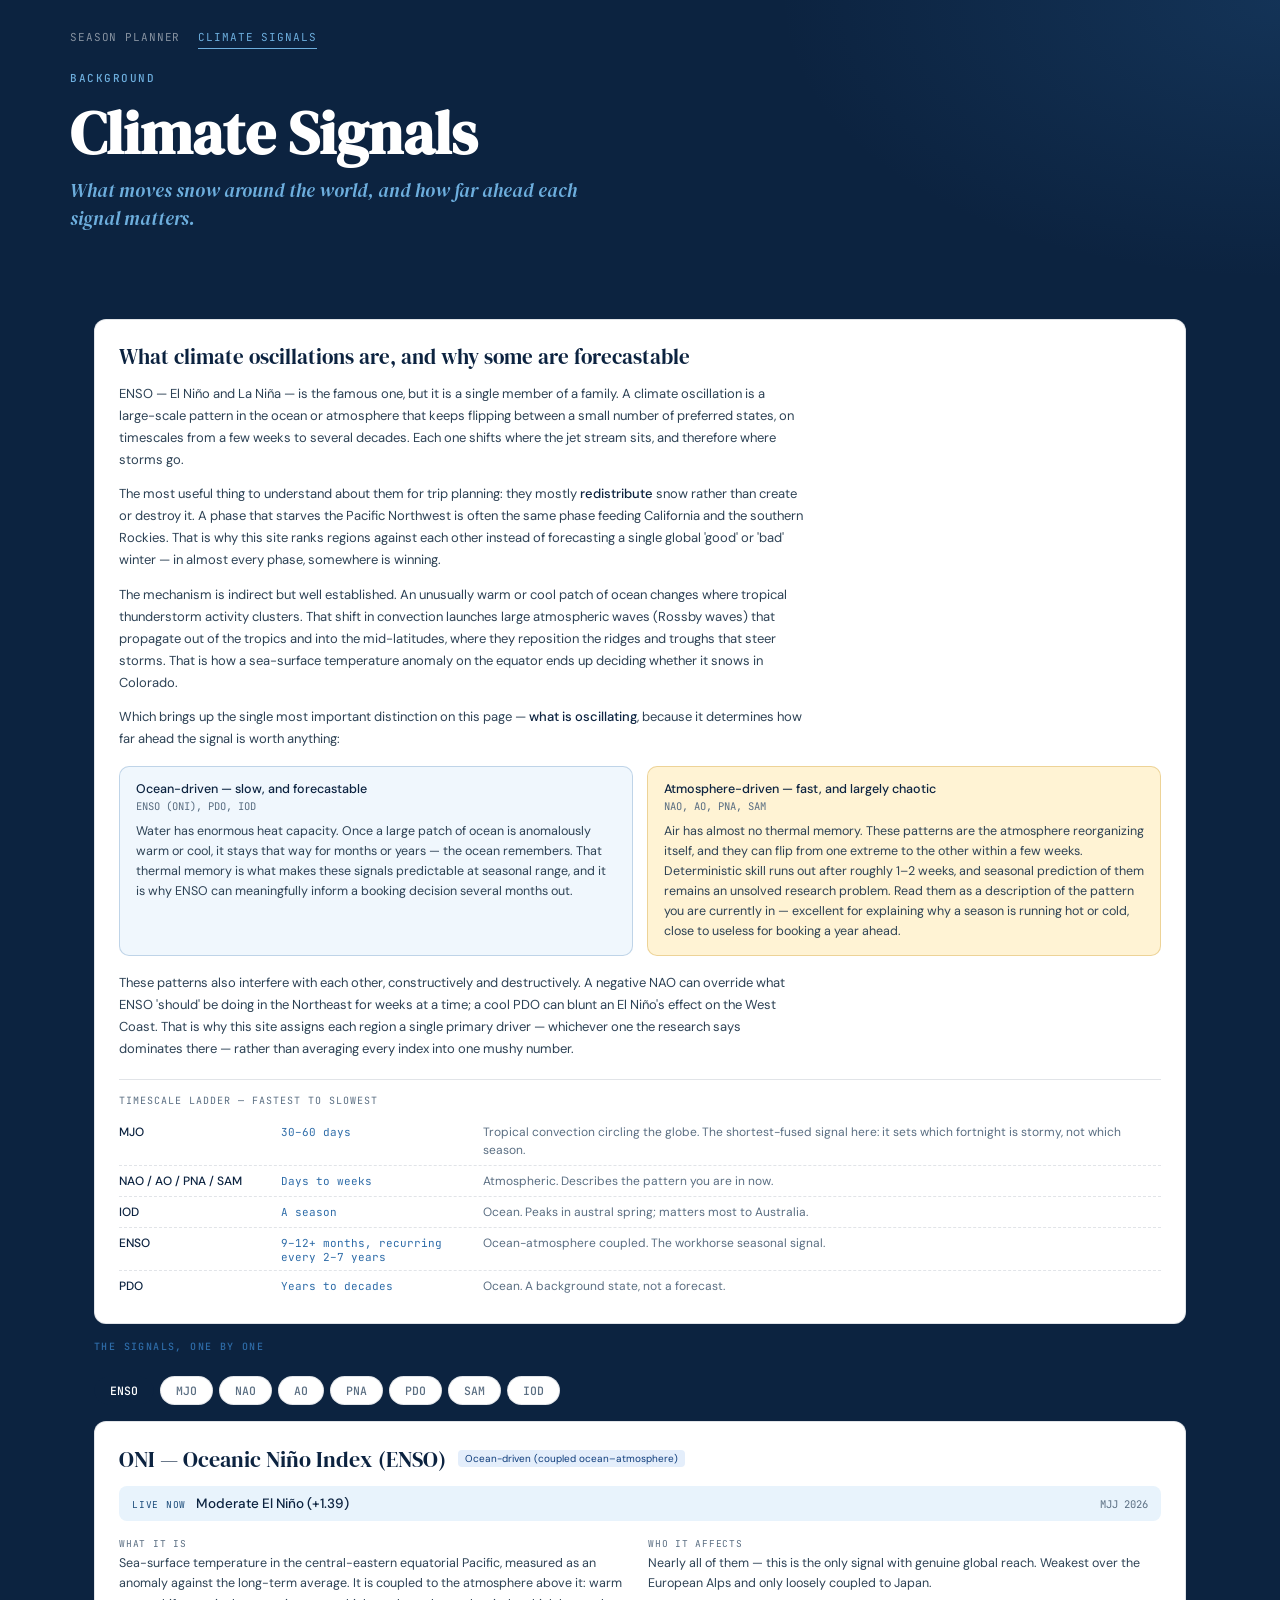
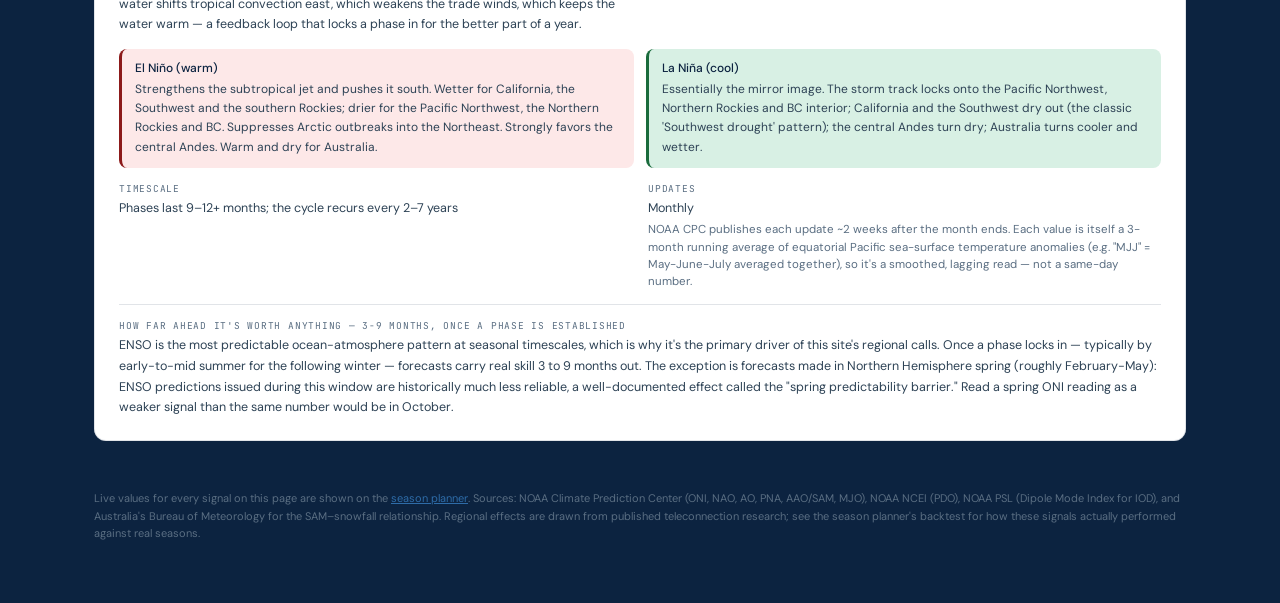
==== oscillations.html @ 487aca17 "Add six global regions and a dedicated climate signals page Regions. The site covered ten regions an" ====
<!DOCTYPE html>
<html lang="en">
<head>
<meta charset="UTF-8">
<meta name="viewport" content="width=device-width, initial-scale=1.0">
<title>Climate Oscillations — The Snow Signal</title>
<meta name="description" content="What climate oscillations are, how they move snow around the world, and what each one means for skiing.">
<link rel="preconnect" href="https://fonts.googleapis.com">
<link href="https://fonts.googleapis.com/css2?family=DM+Serif+Display:ital@0;1&family=DM+Sans:opsz,wght@9..40,300;9..40,400;9..40,500&family=JetBrains+Mono:wght@400;500&display=swap" rel="stylesheet">
<link rel="stylesheet" href="css/style.css">
</head>
<body>

<div class="hero hero-compact">
  <div class="hero-inner">
    <nav class="site-nav">
      <a href="index.html">Season planner</a>
      <a href="oscillations.html" class="active">Climate signals</a>
    </nav>
    <p class="hero-kicker">Background</p>
    <h1 class="hero-title">Climate Signals</h1>
    <p class="hero-tagline">What moves snow around the world, and how far ahead each signal matters.</p>
  </div>
</div>

<div class="page-wrap">
  <div class="content">

    <div id="primer-mount"></div>

    <p class="section-head">The signals, one by one</p>
    <div class="tabs" id="osc-tabs" role="tablist"></div>
    <div id="osc-panel"></div>

    <div class="doc-footer">
      Live values for every signal on this page are shown on the
      <a href="index.html">season planner</a>. Sources: NOAA Climate Prediction Center (ONI, NAO, AO, PNA, AAO/SAM, MJO),
      NOAA NCEI (PDO), NOAA PSL (Dipole Mode Index for IOD), and Australia's Bureau of Meteorology for the SAM–snowfall
      relationship. Regional effects are drawn from published teleconnection research; see the season planner's backtest
      for how these signals actually performed against real seasons.
    </div>

  </div>
</div>

<script type="module" src="js/oscillations.js"></script>
</body>
</html>
---- css/style.css ----
*, *::before, *::after { box-sizing: border-box; margin: 0; padding: 0; }

:root {
  --navy: #0C2340;
  --blue: #1A4B7A;
  --blue-mid: #2E6CA8;
  --ice: #E8F3FC;
  --snow: #F7FAFD;
  --gold: #C4880A;
  --gold-light: #FFF3D4;
  --green: #1A6B3C;
  --green-light: #D8F0E4;
  --red: #8C1A1A;
  --red-light: #FDE8E8;
  --amber: #7A4800;
  --amber-light: #FFF0CC;
  --text: #0F1F30;
  --muted: #5A6E82;
  --border: rgba(12, 35, 64, 0.12);
}

body {
  font-family: 'DM Sans', sans-serif;
  background: var(--navy);
  color: var(--text);
  min-height: 100vh;
}

.page-wrap { max-width: 1140px; margin: 0 auto; padding: 0 24px 60px; }

/* HERO */
.hero { background: var(--navy); padding: 56px 24px 44px; position: relative; overflow: hidden; }
.hero::before {
  content: ''; position: absolute; top: 0; right: 0; width: 520px; height: 100%;
  background: radial-gradient(ellipse at top right, rgba(46,108,168,0.22) 0%, transparent 68%);
  pointer-events: none;
}
.hero-inner { max-width: 1140px; margin: 0 auto; position: relative; }
.hero-kicker {
  font-family: 'JetBrains Mono', monospace; font-size: 11px; font-weight: 500;
  letter-spacing: 0.14em; text-transform: uppercase; color: #6DAEDD; margin-bottom: 16px;
}
.hero-kicker.scenario-active { color: #FCD34D; }
.hero-title {
  font-family: 'DM Serif Display', serif; font-size: clamp(36px, 5vw, 60px);
  line-height: 1.08; color: #fff; margin-bottom: 10px; max-width: 680px;
}
.hero-title em { font-style: italic; color: #6DAEDD; }
.hero-tagline { font-family: 'DM Serif Display', serif; font-style: italic; font-size: 19px; color: #6DAEDD; max-width: 560px; line-height: 1.5; margin-bottom: 22px; }
.hero-live { font-size: 15px; color: rgba(255,255,255,0.68); font-weight: 300; max-width: 580px; line-height: 1.6; margin-bottom: 28px; display: flex; align-items: baseline; gap: 8px; }
.hero-live .live-dot { flex-shrink: 0; position: relative; top: -1px; }
.hero-meta { display: flex; gap: 24px; flex-wrap: wrap; }
.meta-chip { display: flex; align-items: center; gap: 8px; font-size: 13px; color: rgba(255,255,255,0.65); }
.meta-chip .dot { width: 8px; height: 8px; border-radius: 50%; flex-shrink: 0; }
.dot-green { background: #4ADE80; } .dot-amber { background: #FCD34D; } .dot-red { background: #F87171; } .dot-blue { background: #6DAEDD; }
.meta-val { font-weight: 500; color: #fff; }

/* LIVE ONI BANNER */
.oni-banner { background: var(--blue); padding: 14px 24px; }
.oni-banner-inner {
  max-width: 1140px; margin: 0 auto; display: flex; gap: 18px; align-items: center; flex-wrap: wrap;
}
.oni-label {
  font-family: 'JetBrains Mono', monospace; font-size: 10px; letter-spacing: 0.1em;
  color: rgba(255,255,255,0.45); text-transform: uppercase; flex-shrink: 0;
}
.oni-value { font-size: 13px; font-weight: 500; color: #fff; }
.oni-value .num { font-family: 'JetBrains Mono', monospace; color: #FCD34D; }
.oni-updated { font-size: 11px; color: rgba(255,255,255,0.4); margin-left: auto; }

/* SIGNAL BAR */
.signal-bar { background: var(--blue); padding: 14px 24px; border-top: 1px solid rgba(255,255,255,0.08); }
.signal-bar-inner { max-width: 1140px; margin: 0 auto; display: flex; gap: 10px; align-items: center; flex-wrap: wrap; }
.signal-label {
  font-family: 'JetBrains Mono', monospace; font-size: 10px; letter-spacing: 0.1em;
  color: rgba(255,255,255,0.45); text-transform: uppercase; flex-shrink: 0; margin-right: 4px;
}
.signal-pill { font-size: 11.5px; font-weight: 500; padding: 3px 11px; border-radius: 20px; white-space: nowrap; }
.sp-blue { background: rgba(109,174,221,0.18); color: #6DAEDD; border: 1px solid rgba(109,174,221,0.28); }
.sp-amber { background: rgba(196,136,10,0.22); color: #FCD34D; border: 1px solid rgba(196,136,10,0.28); }
.sp-red { background: rgba(248,113,113,0.14); color: #F87171; border: 1px solid rgba(248,113,113,0.18); }

/* MAIN */
.content { padding-top: 30px; }
.section-head {
  font-family: 'JetBrains Mono', monospace; font-size: 10px; font-weight: 500; letter-spacing: 0.14em;
  text-transform: uppercase; color: var(--blue-mid); margin-bottom: 14px; padding-bottom: 8px;
  border-bottom: 1px solid var(--border);
}

/* CONTEXT STRIP */
.context-strip {
  background: var(--snow); border: 1px solid var(--border); border-radius: 10px; padding: 20px 24px;
  margin-bottom: 30px; display: grid; grid-template-columns: repeat(auto-fit, minmax(200px, 1fr)); gap: 20px;
}
.ctx-label { font-size: 11px; font-weight: 500; color: var(--muted); text-transform: uppercase; letter-spacing: 0.08em; margin-bottom: 4px; }
.ctx-val { font-size: 13.5px; color: var(--text); line-height: 1.5; }
.ctx-val strong { font-weight: 500; color: var(--navy); }

/* OTHER SIGNALS */
.other-signals-line {
  font-family: 'JetBrains Mono', monospace; font-size: 11px; color: var(--muted);
  margin-bottom: 18px; padding-bottom: 14px; border-bottom: 1px solid var(--border);
  display: flex; align-items: center; gap: 7px; flex-wrap: wrap;
}
.other-signals-line strong { color: var(--navy); font-weight: 500; }
.other-signals-line .sig-sep { margin: 0 8px; opacity: 0.5; }

.live-signal-note {
  display: flex; gap: 6px; align-items: flex-start; font-size: 11px; color: var(--blue-mid);
  background: var(--ice); border-radius: 6px; padding: 6px 10px; margin-bottom: 10px; line-height: 1.5;
}

/* SIGNAL INFO */
.signal-info-box { margin-bottom: 20px; }
.signal-info-summary {
  cursor: pointer; font-family: 'JetBrains Mono', monospace; font-size: 11px; color: var(--blue-mid);
  list-style: none; padding: 2px 0;
}
.signal-info-summary::-webkit-details-marker { display: none; }
.signal-info-body { margin-top: 14px; overflow-x: auto; }
.sig-table { width: 100%; border-collapse: collapse; font-size: 12px; background: #fff; border: 1px solid var(--border); border-radius: 10px; overflow: hidden; }
.sig-table th { text-align: left; font-size: 10px; text-transform: uppercase; letter-spacing: 0.06em; color: var(--muted); padding: 9px 12px; border-bottom: 1px solid var(--border); background: var(--snow); white-space: nowrap; }
.sig-table td { padding: 10px 12px; border-bottom: 1px solid var(--border); vertical-align: top; line-height: 1.6; }
.sig-table tr:last-child td { border-bottom: none; }
.sig-name { font-weight: 500; color: var(--navy); white-space: nowrap; }
.sig-horizon-tag { font-family: 'JetBrains Mono', monospace; font-size: 10.5px; color: var(--blue-mid); white-space: nowrap; }

/* SITE NAV */
.site-nav { display: flex; gap: 18px; margin-bottom: 22px; }
.site-nav a {
  font-family: 'JetBrains Mono', monospace; font-size: 11px; letter-spacing: 0.08em;
  text-transform: uppercase; color: rgba(255,255,255,0.5); text-decoration: none;
  padding-bottom: 4px; border-bottom: 1px solid transparent;
}
.site-nav a:hover { color: rgba(255,255,255,0.85); }
.site-nav a.active { color: #6DAEDD; border-bottom-color: #6DAEDD; }
.hero-compact { padding: 30px 24px 34px; }

/* OSCILLATION TABS */
.tabs { display: flex; gap: 6px; flex-wrap: wrap; margin-bottom: 16px; }
.tabs button {
  font-family: 'JetBrains Mono', monospace; font-size: 11.5px; font-weight: 500;
  color: var(--muted); background: #fff; border: 1px solid var(--border);
  border-radius: 20px; padding: 6px 15px; cursor: pointer;
  transition: background 0.15s, color 0.15s, border-color 0.15s;
}
.tabs button:hover { border-color: var(--blue-mid); color: var(--navy); }
.tabs button.active { background: var(--navy); color: #fff; border-color: var(--navy); }

.osc-panel {
  background: #fff; border: 1px solid var(--border); border-radius: 12px;
  padding: 22px 24px; margin-bottom: 30px;
}
.osc-head { display: flex; align-items: center; gap: 12px; flex-wrap: wrap; margin-bottom: 12px; }
.osc-name { font-family: 'DM Serif Display', serif; font-size: 22px; color: var(--navy); font-weight: 400; }
.osc-live {
  display: flex; align-items: baseline; gap: 10px; flex-wrap: wrap;
  background: var(--ice); border-radius: 8px; padding: 9px 13px; margin-bottom: 16px;
}
.osc-live-label {
  font-family: 'JetBrains Mono', monospace; font-size: 9.5px; letter-spacing: 0.08em;
  text-transform: uppercase; color: var(--blue);
}
.osc-live-val { font-size: 13.5px; font-weight: 500; color: var(--navy); }
.osc-live-when { font-family: 'JetBrains Mono', monospace; font-size: 10.5px; color: var(--muted); margin-left: auto; }
.osc-grid { display: grid; grid-template-columns: repeat(auto-fit, minmax(280px, 1fr)); gap: 16px; margin-bottom: 14px; }
.osc-block p { font-size: 12.5px; line-height: 1.65; color: #2D4255; }
.osc-sub { display: block; font-size: 11.5px; color: var(--muted); margin-top: 3px; line-height: 1.5; }
.osc-horizon { border-top: 1px solid var(--border); padding-top: 14px; margin-top: 4px; }

/* PRIMER — the "what are these things" background */
.primer { background: #fff; border: 1px solid var(--border); border-radius: 12px; padding: 22px 24px; margin-bottom: 16px; }
.primer-title { font-family: 'DM Serif Display', serif; font-size: 21px; color: var(--navy); margin-bottom: 12px; font-weight: 400; }
.primer-p { font-size: 13px; color: #2D4255; line-height: 1.7; margin-bottom: 12px; max-width: 76ch; }
.primer-p strong { color: var(--navy); font-weight: 500; }
.primer-families { display: grid; grid-template-columns: repeat(auto-fit, minmax(280px, 1fr)); gap: 14px; margin: 16px 0; }
.primer-family { border-radius: 10px; padding: 14px 16px; border: 1px solid var(--border); }
.fam-ocean-box { background: #F0F7FD; border-color: rgba(46,108,168,0.25); }
.fam-atmos-box { background: var(--gold-light); border-color: rgba(196,136,10,0.3); }
.primer-family-label { font-size: 12.5px; font-weight: 500; color: var(--navy); margin-bottom: 2px; }
.primer-family-members { font-family: 'JetBrains Mono', monospace; font-size: 10.5px; color: var(--muted); margin-bottom: 8px; }
.primer-family-text { font-size: 12.5px; line-height: 1.6; color: #2D4255; }

.ladder { margin-top: 18px; border-top: 1px solid var(--border); padding-top: 14px; }
.ladder-title { font-family: 'JetBrains Mono', monospace; font-size: 10px; letter-spacing: 0.1em; text-transform: uppercase; color: var(--muted); margin-bottom: 10px; }
.ladder-row { display: grid; grid-template-columns: 150px 190px 1fr; gap: 12px; padding: 6px 0; border-bottom: 1px dashed var(--border); font-size: 12px; align-items: baseline; }
.ladder-row:last-child { border-bottom: none; }
.ladder-sig { font-weight: 500; color: var(--navy); }
.ladder-span { font-family: 'JetBrains Mono', monospace; font-size: 11px; color: var(--blue-mid); }
.ladder-note { color: var(--muted); line-height: 1.5; }

/* PER-SIGNAL CARDS */
.sig-cards { display: flex; flex-direction: column; gap: 8px; }
.sig-card { background: #fff; border: 1px solid var(--border); border-radius: 10px; overflow: hidden; }
.sig-card-flash { animation: sigflash 1.2s ease-out; }
@keyframes sigflash { 0%, 40% { border-color: var(--gold); box-shadow: 0 0 0 3px rgba(196,136,10,0.15); } 100% { border-color: var(--border); box-shadow: none; } }
.sig-card-head {
  cursor: pointer; list-style: none; padding: 11px 15px; display: flex; align-items: center;
  gap: 12px; flex-wrap: wrap;
}
.sig-card-head::-webkit-details-marker { display: none; }
.sig-card-name { font-size: 13.5px; font-weight: 500; color: var(--navy); }
.sig-family { font-size: 10px; border-radius: 4px; padding: 2px 7px; white-space: nowrap; }
.fam-ocean { background: #E4EEFB; color: #0D3B7A; }
.fam-atmos { background: var(--gold-light); color: var(--amber); }
.sig-live { font-family: 'JetBrains Mono', monospace; font-size: 10.5px; color: var(--muted); }
.sig-card-horizon { font-family: 'JetBrains Mono', monospace; font-size: 10.5px; color: var(--blue-mid); margin-left: auto; text-align: right; }
.sig-card-body { padding: 4px 15px 16px; border-top: 1px solid var(--border); }
.sig-what { font-size: 12.5px; line-height: 1.65; color: #2D4255; margin: 12px 0; }
.sig-field-label {
  display: block; font-family: 'JetBrains Mono', monospace; font-size: 9.5px; letter-spacing: 0.08em;
  text-transform: uppercase; color: var(--muted); margin-bottom: 3px;
}
.sig-phases { display: grid; grid-template-columns: repeat(auto-fit, minmax(250px, 1fr)); gap: 12px; margin: 14px 0; }
.sig-phase { border-radius: 8px; padding: 11px 13px; border-left: 3px solid; }
.sig-phase-pos { background: var(--red-light); border-color: var(--red); }
.sig-phase-neg { background: var(--green-light); border-color: var(--green); }
.sig-phase-label { font-size: 12px; font-weight: 500; margin-bottom: 4px; color: var(--navy); }
.sig-phase-text { font-size: 12px; line-height: 1.6; color: #2D4255; }
.sig-meta-grid { display: grid; grid-template-columns: repeat(auto-fit, minmax(200px, 1fr)); gap: 12px; margin: 14px 0; font-size: 12.5px; color: #2D4255; }

/* CLICKABLE LIVE SIGNAL CHIPS */
.sig-line-label { font-family: 'JetBrains Mono', monospace; font-size: 10px; letter-spacing: 0.1em; text-transform: uppercase; color: var(--muted); margin-right: 4px; }
.sig-chip {
  font-family: 'DM Sans', sans-serif; font-size: 11.5px; color: var(--text);
  background: #fff; border: 1px solid var(--border); border-radius: 20px;
  padding: 3px 11px; cursor: pointer; transition: border-color 0.15s, background 0.15s;
}
.sig-chip:hover { border-color: var(--blue-mid); background: var(--ice); }
.sig-chip strong { color: var(--navy); font-weight: 500; }
.sig-chip-off { font-size: 11.5px; color: var(--muted); }
.sig-line-hint { font-size: 10.5px; color: var(--muted); font-style: italic; margin-left: 4px; }

.explain-btn {
  display: inline-flex; align-items: center; justify-content: center;
  width: 15px; height: 15px; border-radius: 50%; border: 1px solid var(--border);
  background: #fff; color: var(--blue-mid); font-size: 9.5px; font-weight: 700;
  cursor: pointer; padding: 0; vertical-align: middle; line-height: 1;
}
.explain-btn:hover { background: var(--blue-mid); color: #fff; border-color: var(--blue-mid); }

/* CONTINENT BAR + MAP INTERACTION */
.continent-bar { display: flex; align-items: center; gap: 7px; flex-wrap: wrap; margin-bottom: 14px; }
.continent-bar-label { font-family: 'JetBrains Mono', monospace; font-size: 10px; letter-spacing: 0.1em; text-transform: uppercase; color: var(--muted); }
.continent-bar button {
  font-family: 'DM Sans', sans-serif; font-size: 12px; font-weight: 500; color: var(--navy);
  background: #fff; border: 1px solid var(--border); border-radius: 20px; padding: 5px 13px; cursor: pointer;
  transition: background 0.15s, color 0.15s, border-color 0.15s;
}
.continent-bar button:hover { border-color: var(--blue-mid); background: var(--ice); }
.continent-bar button.active { background: var(--navy); color: #fff; border-color: var(--navy); }
.continent-bar-hint { font-size: 10.5px; color: var(--muted); font-style: italic; margin-left: 4px; }
.continent-tip {
  font-family: 'DM Sans', sans-serif !important; font-size: 11.5px !important; font-weight: 500;
  color: var(--navy) !important; background: rgba(255,255,255,0.95) !important;
  border: 1px solid var(--border) !important; box-shadow: none !important;
}

/* SCENARIO — what you're changing FROM */
.scenario-current {
  display: flex; align-items: center; gap: 8px; flex-wrap: wrap;
  background: #fff; border: 1px solid var(--border); border-radius: 8px;
  padding: 9px 12px; margin-bottom: 14px;
}
.cur-label {
  font-family: 'JetBrains Mono', monospace; font-size: 9.5px; letter-spacing: 0.08em;
  text-transform: uppercase; color: var(--muted); margin-right: 2px;
}
.cur-item { font-size: 11.5px; color: var(--navy); display: flex; align-items: baseline; gap: 4px; }
.cur-item + .cur-item { border-left: 1px solid var(--border); padding-left: 8px; }
.cur-key { font-family: 'JetBrains Mono', monospace; font-size: 9.5px; color: var(--muted); }

/* BACKTEST — live test + scorecard */
.bt-livetest {
  background: var(--green-light); border: 1px solid var(--green); border-radius: 10px;
  padding: 16px 18px; margin-bottom: 18px;
}
.bt-livetest-head { display: flex; align-items: baseline; gap: 10px; flex-wrap: wrap; margin-bottom: 8px; }
.bt-livetest-status {
  font-family: 'JetBrains Mono', monospace; font-size: 9.5px; letter-spacing: 0.08em; text-transform: uppercase;
  background: var(--green); color: #fff; border-radius: 4px; padding: 2px 8px;
}
.bt-livetest-title { font-size: 14px; font-weight: 500; color: var(--navy); }
.bt-nuance { color: var(--muted) !important; }
.bt-scorecard { margin-bottom: 18px; }
.bt-score-chips { display: flex; gap: 7px; flex-wrap: wrap; margin-bottom: 9px; }
.bt-score-chip { font-size: 11px; font-weight: 500; border-radius: 20px; padding: 3px 11px; }

/* SCENARIO EXPLORER */
.scenario-panel { background: var(--snow); border: 1px solid var(--border); border-radius: 12px; padding: 18px 20px; margin-bottom: 18px; }
.scenario-panel-head { display: flex; align-items: baseline; justify-content: space-between; gap: 12px; flex-wrap: wrap; margin-bottom: 6px; }
.scenario-panel-title { font-size: 14px; font-weight: 500; color: var(--navy); }
.scenario-status { font-family: 'JetBrains Mono', monospace; font-size: 10.5px; color: var(--green); text-transform: uppercase; letter-spacing: 0.04em; }
.scenario-status.active { color: var(--amber); }
.scenario-panel-sub { font-size: 12px; color: var(--muted); line-height: 1.55; margin-bottom: 14px; max-width: 640px; }
.scenario-controls { display: flex; gap: 14px; align-items: flex-end; flex-wrap: wrap; }
.scenario-controls label { display: flex; flex-direction: column; gap: 5px; font-size: 11px; font-weight: 500; color: var(--muted); text-transform: uppercase; letter-spacing: 0.04em; position: relative; }
.override-tag {
  display: inline-block; margin-left: 6px; font-size: 9px; font-weight: 700; letter-spacing: 0.03em;
  color: var(--amber); background: var(--gold-light); border: 1px solid var(--gold); border-radius: 4px;
  padding: 1px 5px; text-transform: uppercase; vertical-align: middle;
}
.scenario-live-readout { margin-top: 12px; font-size: 11.5px; color: var(--muted); font-family: 'JetBrains Mono', monospace; }
.scenario-live-readout strong { color: var(--navy); font-family: 'DM Sans', sans-serif; font-weight: 500; }
.scenario-controls select {
  font-family: 'DM Sans', sans-serif; font-size: 13px; color: var(--navy); font-weight: 500; text-transform: none; letter-spacing: normal;
  padding: 7px 12px; border-radius: 8px; border: 1px solid var(--border); background: #fff; cursor: pointer; min-width: 150px;
}
.scenario-controls select:disabled { color: var(--muted); background: #F2F5F8; cursor: not-allowed; }
.scenario-controls button {
  font-family: 'DM Sans', sans-serif; font-size: 13px; font-weight: 500; padding: 8px 16px; border-radius: 8px; border: none; cursor: pointer;
}
#scenario-apply { background: var(--navy); color: #fff; }
#scenario-apply:hover { background: var(--blue); }
#scenario-reset { background: #fff; color: var(--navy); border: 1px solid var(--border) !important; }

.scenario-banner {
  position: sticky; top: 0; z-index: 40; display: flex; align-items: center; justify-content: space-between; gap: 16px;
  background: var(--gold-light); border: 1px solid var(--gold); border-radius: 10px; padding: 12px 18px; margin-bottom: 18px;
  flex-wrap: wrap; box-shadow: 0 4px 16px rgba(196,136,10,0.18);
}
.scenario-banner-text { font-size: 13px; font-weight: 500; color: var(--amber); }
.scenario-banner button {
  font-family: 'DM Sans', sans-serif; font-size: 12.5px; font-weight: 500; padding: 6px 14px; border-radius: 20px;
  background: var(--amber); color: #fff; border: none; cursor: pointer; white-space: nowrap;
}
.scenario-banner button:hover { background: #5c3600; }

/* CONTROLS + MAP */
.controls-row { display: flex; align-items: center; gap: 10px; margin-bottom: 18px; flex-wrap: wrap; }
.controls-row label { font-size: 12px; color: var(--muted); font-weight: 500; }
.controls-row select {
  font-family: 'DM Sans', sans-serif; font-size: 13px; color: var(--navy); font-weight: 500;
  padding: 7px 12px; border-radius: 8px; border: 1px solid var(--border); background: #fff; cursor: pointer;
}
.map-wrap { background: #fff; border: 1px solid var(--border); border-radius: 12px; overflow: hidden; margin-bottom: 30px; }
#resort-map { height: 420px; width: 100%; background: var(--snow); }
.map-legend { display: flex; align-items: center; gap: 18px; padding: 10px 16px; border-top: 1px solid var(--border); flex-wrap: wrap; }
.legend-item { display: flex; align-items: center; gap: 6px; font-size: 11.5px; color: var(--muted); }
.legend-dot { width: 9px; height: 9px; border-radius: 50%; flex-shrink: 0; }
.map-legend-note { margin-left: auto; font-style: italic; }
.map-popup { font-family: 'DM Sans', sans-serif; }
.map-popup .mp-name { font-weight: 500; color: var(--navy); font-size: 13.5px; margin-bottom: 2px; }
.map-popup .mp-region { font-size: 11px; color: var(--muted); margin-bottom: 6px; }
.map-popup .mp-link { font-size: 11.5px; color: var(--blue-mid); }

/* COLLAPSED REGION CARDS */
.r-card.is-collapsed:hover { border-color: var(--blue-mid); }
.r-card-head {
  width: 100%; display: flex; align-items: center; gap: 14px; text-align: left;
  background: none; border: none; font-family: inherit; cursor: pointer; padding: 14px 16px;
}
.r-card.is-expanded .r-card-head { border-bottom: 1px solid var(--border); }
.r-head-main { flex: 1; min-width: 0; }
.r-head-meta { display: flex; gap: 8px; flex-wrap: wrap; align-items: center; margin-top: 5px; }
.r-resort-count, .r-driver-tag {
  font-family: 'JetBrains Mono', monospace; font-size: 10px; color: var(--muted);
}
.r-driver-tag { background: var(--ice); color: var(--blue); border-radius: 4px; padding: 1px 6px; }
.r-head-right { display: flex; flex-direction: column; align-items: flex-end; gap: 6px; flex-shrink: 0; width: 190px; }
.r-head-right .r-meter-row { margin-bottom: 0; width: 100%; }
.r-chevron { color: var(--muted); font-size: 13px; flex-shrink: 0; width: 12px; }

.resort-list-head {
  display: flex; flex-direction: column; gap: 3px; margin: 14px 0 4px;
  font-size: 11px; font-weight: 500; color: var(--navy); text-transform: uppercase; letter-spacing: 0.06em;
}
.resort-list-hint { font-size: 11px; font-weight: 400; color: var(--muted); text-transform: none; letter-spacing: normal; line-height: 1.5; }

/* RESORT SCORE */
.resort-rank { font-family: 'JetBrains Mono', monospace; font-size: 11px; color: var(--muted); min-width: 18px; }
.resort-score {
  font-family: 'JetBrains Mono', monospace; font-size: 11.5px; font-weight: 500;
  border-radius: 5px; padding: 2px 7px; cursor: help; flex-shrink: 0;
}
.rs-high { background: var(--green-light); color: var(--green); }
.rs-mid  { background: var(--amber-light); color: var(--amber); }
.rs-low  { background: var(--red-light);   color: var(--red); }
.rs-none { background: #EDF2F7; color: var(--muted); }

.unranked-head {
  font-size: 10px; text-transform: uppercase; letter-spacing: 0.06em; color: var(--muted);
  padding: 12px 0 6px; border-top: 1px dashed var(--border); margin-top: 8px;
}
.history-strip { display: flex; gap: 14px; flex-wrap: wrap; margin-bottom: 7px; }
.hist-item { font-size: 11px; color: var(--text); display: flex; gap: 5px; align-items: baseline; }
.hist-label { font-size: 9.5px; color: var(--muted); text-transform: uppercase; letter-spacing: 0.04em; }

/* CARDS */
/* One column: collapsed region rows read as a scannable ranked list. */
.cards-grid { display: flex; flex-direction: column; gap: 9px; margin-bottom: 36px; }
.r-card { background: #fff; border: 1px solid var(--border); border-radius: 12px; overflow: hidden; transition: box-shadow 0.18s, transform 0.18s; }
.r-card:hover { box-shadow: 0 4px 22px rgba(12,35,64,0.1); transform: translateY(-1px); }
/* (.r-card-head is defined above, in the collapsed-region-card block) */
.r-region { font-size: 14.5px; font-weight: 500; color: var(--navy); line-height: 1.3; display: flex; align-items: center; gap: 8px; }
.r-examples { font-size: 11px; color: var(--muted); margin-top: 2px; }
.rank-badge {
  font-family: 'JetBrains Mono', monospace; font-size: 10px; font-weight: 500; color: #fff;
  background: var(--navy); border-radius: 4px; padding: 1px 6px; flex-shrink: 0;
}
.season-row { display: flex; align-items: center; gap: 8px; margin-bottom: 10px; flex-wrap: wrap; }
.season-tag {
  font-family: 'JetBrains Mono', monospace; font-size: 10.5px; color: var(--blue-mid);
  background: var(--ice); border-radius: 20px; padding: 2px 10px;
}
.in-season-tag { font-size: 10.5px; font-weight: 500; border-radius: 20px; padding: 2px 10px; }
.in-season-tag.active { background: var(--green-light); color: var(--green); }
.in-season-tag.inactive { background: #EDF2F7; color: var(--muted); }
.signal-badge { font-size: 10px; font-weight: 500; padding: 3px 9px; border-radius: 20px; white-space: nowrap; flex-shrink: 0; letter-spacing: 0.03em; }
.sb-bull { background: var(--green-light); color: var(--green); }
.sb-bear { background: var(--red-light); color: var(--red); }
.sb-mixed { background: var(--amber-light); color: var(--amber); }
.r-card-body { padding: 13px 15px; }
.r-meter-row { display: flex; align-items: center; gap: 10px; margin-bottom: 10px; }
.r-meter-label { font-size: 10px; color: var(--muted); font-family: 'JetBrains Mono', monospace; width: 52px; flex-shrink: 0; line-height: 1.3; }
.r-meter { flex: 1; height: 5px; background: #EDF2F7; border-radius: 3px; overflow: hidden; }
.r-meter-fill { height: 100%; border-radius: 3px; }
.mf-bull { background: #22C55E; } .mf-bear { background: #EF4444; } .mf-mixed { background: #F59E0B; }
.r-meter-pct { font-size: 10px; color: var(--muted); font-family: 'JetBrains Mono', monospace; width: 84px; text-align: right; flex-shrink: 0; }
.r-detail { font-size: 12.5px; color: #2D4255; line-height: 1.65; margin-bottom: 10px; }
.r-caveat { display: flex; gap: 7px; align-items: flex-start; background: var(--snow); border-radius: 6px; padding: 7px 10px; font-size: 11.5px; color: var(--muted); line-height: 1.5; margin-bottom: 12px; }
.r-caveat-icon { color: var(--gold); flex-shrink: 0; margin-top: 1px; font-size: 13px; }

/* RESORT ROWS (live data) */
.resort-list { border-top: 1px solid var(--border); }
.resort-row { padding: 10px 0; border-bottom: 1px solid var(--border); }
.resort-row:last-child { border-bottom: none; }
.resort-top { display: flex; justify-content: space-between; align-items: center; gap: 8px; flex-wrap: wrap; margin-bottom: 6px; }
.resort-name-wrap { display: flex; align-items: baseline; gap: 8px; flex-wrap: wrap; }
.resort-name { font-size: 13px; font-weight: 500; color: var(--navy); }
.resort-elev { font-size: 10.5px; color: var(--muted); font-family: 'JetBrains Mono', monospace; }

.pass-badge { font-size: 9.5px; font-weight: 600; padding: 2px 7px; border-radius: 4px; letter-spacing: 0.02em; white-space: nowrap; }
.pb-epic { background: #E4EEFB; color: #0D3B7A; }
.pb-ikon { background: #EAE4FB; color: #4B2A9E; }
.pb-indy { background: #FDEBD8; color: #9A4E0A; }
.pb-independent { background: #EAEDF0; color: #46586B; }
.pass-confidence { font-size: 9px; color: var(--muted); text-decoration: none; border-bottom: 1px dotted var(--muted); cursor: help; }

.live-data-row { display: flex; gap: 14px; flex-wrap: wrap; align-items: center; margin-bottom: 6px; }
.live-stat { display: flex; align-items: center; gap: 5px; font-size: 11.5px; color: var(--text); }
.live-stat .stat-label { color: var(--muted); font-size: 10px; text-transform: uppercase; letter-spacing: 0.04em; }
.live-stat .stat-val { font-family: 'JetBrains Mono', monospace; font-weight: 500; }
.stat-val.pos { color: var(--green); } .stat-val.neg { color: var(--red); } .stat-val.neutral { color: var(--amber); }
.live-stat.loading .stat-val { color: var(--muted); }
.live-dot { width: 6px; height: 6px; border-radius: 50%; background: #22C55E; display: inline-block; animation: pulse 2s infinite; }
@keyframes pulse { 0%,100% { opacity: 1; } 50% { opacity: 0.35; } }
.no-data { font-size: 11px; color: var(--muted); font-style: italic; }

.accum-row { display: flex; align-items: center; gap: 8px; margin-bottom: 6px; min-height: 20px; }
.accum-spark { width: 100px; height: 22px; flex-shrink: 0; }
.accum-legend { font-size: 10px; color: var(--muted); display: flex; align-items: center; gap: 4px; }
.leg-actual { width: 8px; height: 2px; display: inline-block; border-radius: 1px; }
.leg-median { width: 8px; height: 0; display: inline-block; border-top: 1.5px dashed #B7C4D1; margin-left: 6px; }
.resort-links-row { margin-bottom: 6px; display: flex; gap: 12px; flex-wrap: wrap; }
.snow-report-link, .resort-site-link { font-size: 11px; color: var(--blue-mid); text-decoration: none; }
.snow-report-link:hover, .resort-site-link:hover { text-decoration: underline; }
.microclimate-note {
  font-size: 11.5px; font-style: italic; color: var(--muted); line-height: 1.5;
  margin-bottom: 8px; padding-left: 8px; border-left: 2px solid var(--border);
}

.affiliate-row { display: flex; gap: 6px; flex-wrap: wrap; }
.affiliate-btn {
  font-size: 10.5px; font-weight: 500; padding: 4px 10px; border-radius: 20px;
  background: var(--snow); color: var(--blue); text-decoration: none; border: 1px solid var(--border);
  transition: background 0.15s, color 0.15s;
}
.affiliate-btn:hover { background: var(--blue); color: #fff; }

/* WILDCARD BOX */
.wildcard-box { background: linear-gradient(135deg, #0C2340 0%, #1A4B7A 100%); border-radius: 12px; padding: 24px 28px; margin-bottom: 36px; color: #fff; }
.wc-head { font-family: 'JetBrains Mono', monospace; font-size: 10px; letter-spacing: 0.14em; text-transform: uppercase; color: #6DAEDD; margin-bottom: 10px; }
.wc-title { font-family: 'DM Serif Display', serif; font-size: 22px; color: #fff; margin-bottom: 14px; }
.wc-grid { display: grid; grid-template-columns: repeat(auto-fit, minmax(210px, 1fr)); gap: 16px; margin-top: 16px; }
.wc-item { border-left: 2px solid rgba(109,174,221,0.38); padding-left: 12px; }
.wc-item-label { font-size: 11px; font-weight: 500; color: #6DAEDD; margin-bottom: 4px; text-transform: uppercase; letter-spacing: 0.06em; }
.wc-item-text { font-size: 12.5px; color: rgba(255,255,255,0.68); line-height: 1.55; }

/* BACKTEST */
.backtest-box { background: #fff; border: 1px solid var(--border); border-left: 3px solid var(--navy); border-radius: 12px; margin-bottom: 36px; overflow: hidden; }
.backtest-summary { cursor: pointer; padding: 20px 24px; list-style: none; display: flex; align-items: baseline; gap: 12px; flex-wrap: wrap; }
.backtest-summary::-webkit-details-marker { display: none; }
.backtest-summary::before { content: '▸'; color: var(--blue-mid); font-size: 12px; margin-right: 2px; transition: transform 0.15s; }
.backtest-box[open] .backtest-summary::before { transform: rotate(90deg); }
.backtest-kicker { font-family: 'JetBrains Mono', monospace; font-size: 10px; font-weight: 500; letter-spacing: 0.12em; text-transform: uppercase; color: var(--blue-mid); }
.backtest-title { font-size: 14.5px; font-weight: 500; color: var(--navy); }
.backtest-body { padding: 0 24px 26px; }
.bt-summary-line { font-size: 13px; color: #2D4255; line-height: 1.65; margin-bottom: 16px; }
.bt-callout { background: var(--snow); border-radius: 10px; padding: 16px 18px; margin-bottom: 18px; }
.bt-callout-title { font-size: 13.5px; font-weight: 500; color: var(--navy); margin-bottom: 6px; }
.bt-callout-text { font-size: 12.5px; color: #2D4255; line-height: 1.65; margin-bottom: 8px; }
.bt-callout.bt-live { background: var(--green-light); }
.bt-sources { display: flex; gap: 10px; flex-wrap: wrap; }
.bt-sources a { font-size: 11px; color: var(--blue-mid); }
.bt-table-wrap { overflow-x: auto; margin-bottom: 16px; }
.bt-table { width: 100%; border-collapse: collapse; font-size: 12px; }
.bt-table th { text-align: left; font-size: 10px; text-transform: uppercase; letter-spacing: 0.06em; color: var(--muted); padding: 8px 10px; border-bottom: 1px solid var(--border); white-space: nowrap; }
.bt-table td { padding: 10px; border-bottom: 1px solid var(--border); vertical-align: top; line-height: 1.55; }
.bt-table tr:last-child td { border-bottom: none; }
.bt-region-name { font-weight: 500; color: var(--navy); white-space: nowrap; }
.bt-verdict { font-size: 10px; font-weight: 600; padding: 3px 9px; border-radius: 20px; white-space: nowrap; display: inline-block; }
.bv-hit { background: var(--green-light); color: var(--green); }
.bv-miss { background: var(--red-light); color: var(--red); }
.bv-partial { background: var(--amber-light); color: var(--amber); }
.bv-other { background: #EAEDF0; color: #46586B; }
.bt-note { font-size: 11px; color: var(--muted); font-style: italic; margin-top: 6px; }
.bt-methodology { font-size: 11.5px; color: var(--muted); line-height: 1.6; border-top: 1px solid var(--border); padding-top: 14px; }

/* FOOTER */
.doc-footer { margin-top: 20px; padding-top: 18px; border-top: 1px solid var(--border); font-size: 11px; color: var(--muted); line-height: 1.6; }
.doc-footer a { color: var(--blue-mid); }

.sig-line-more { font-size: 11px; color: var(--blue-mid); text-decoration: none; margin-left: 4px; }
.sig-line-more:hover { text-decoration: underline; }
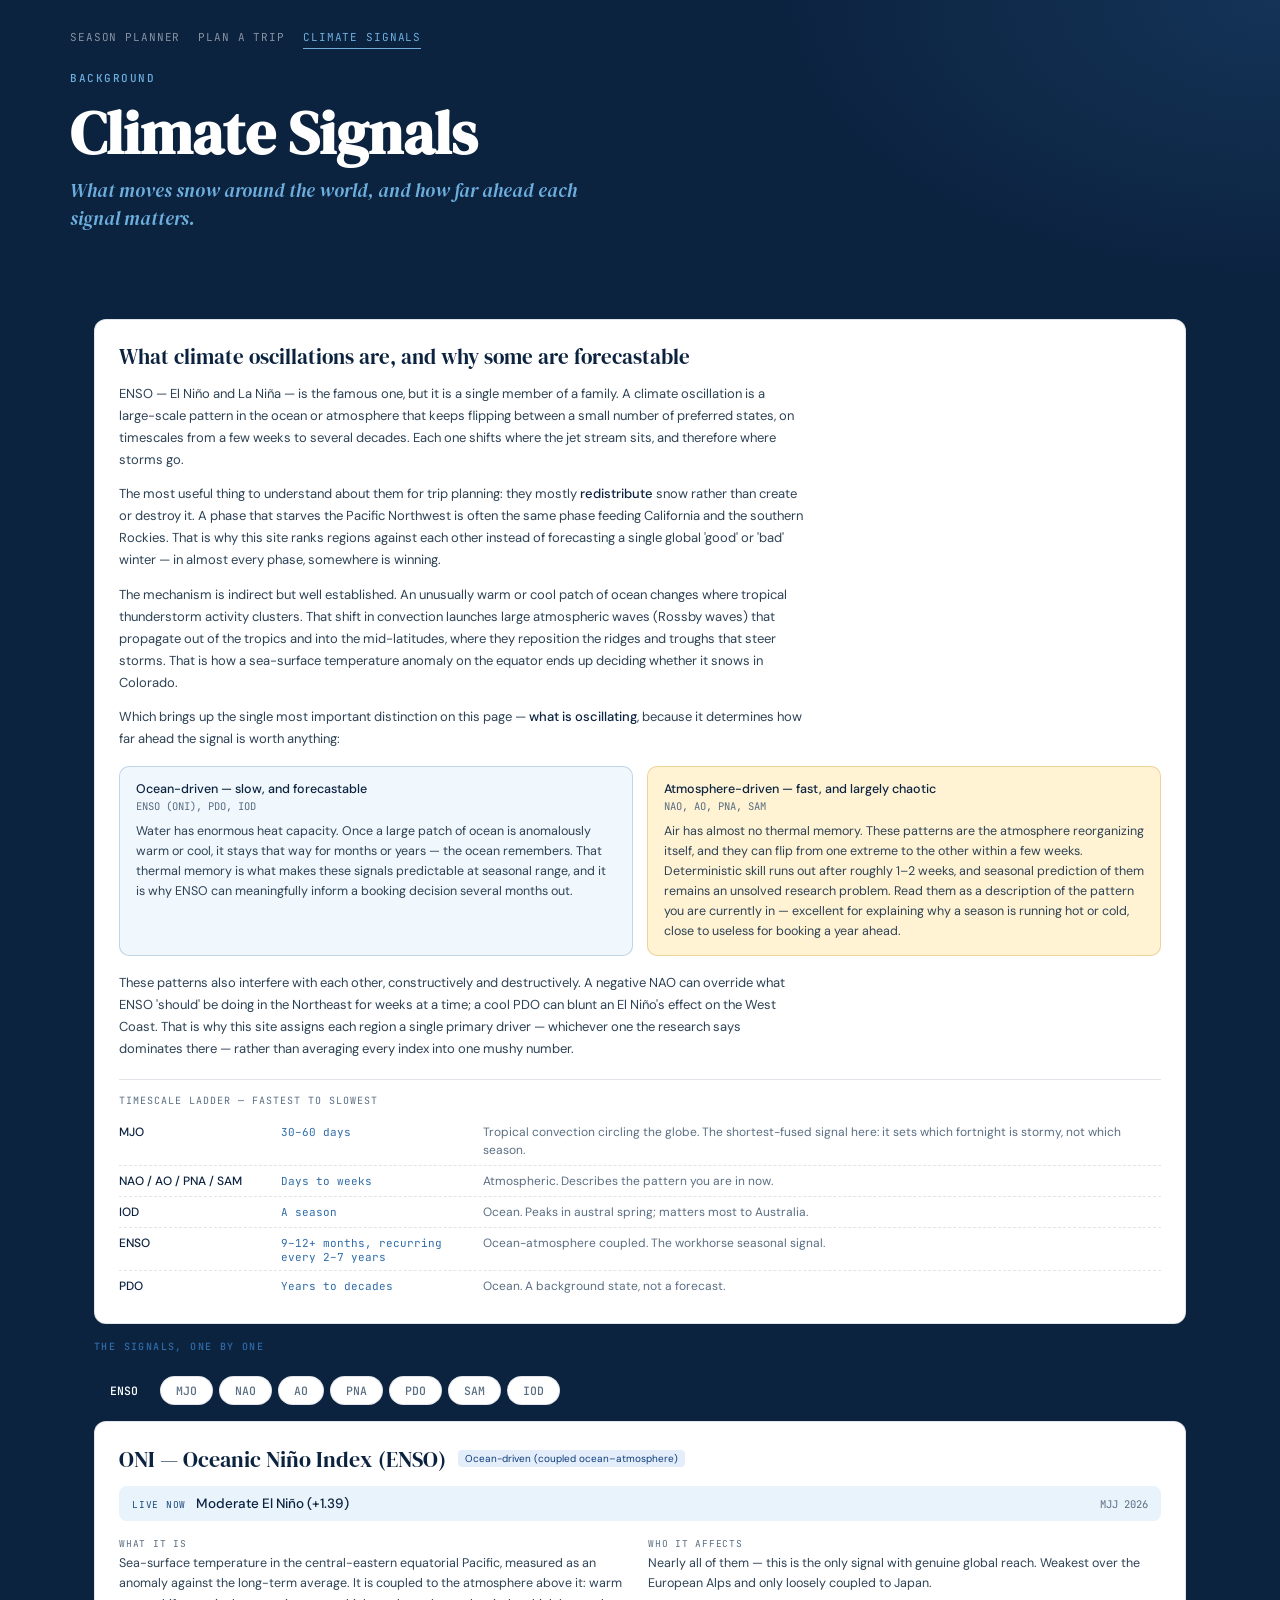
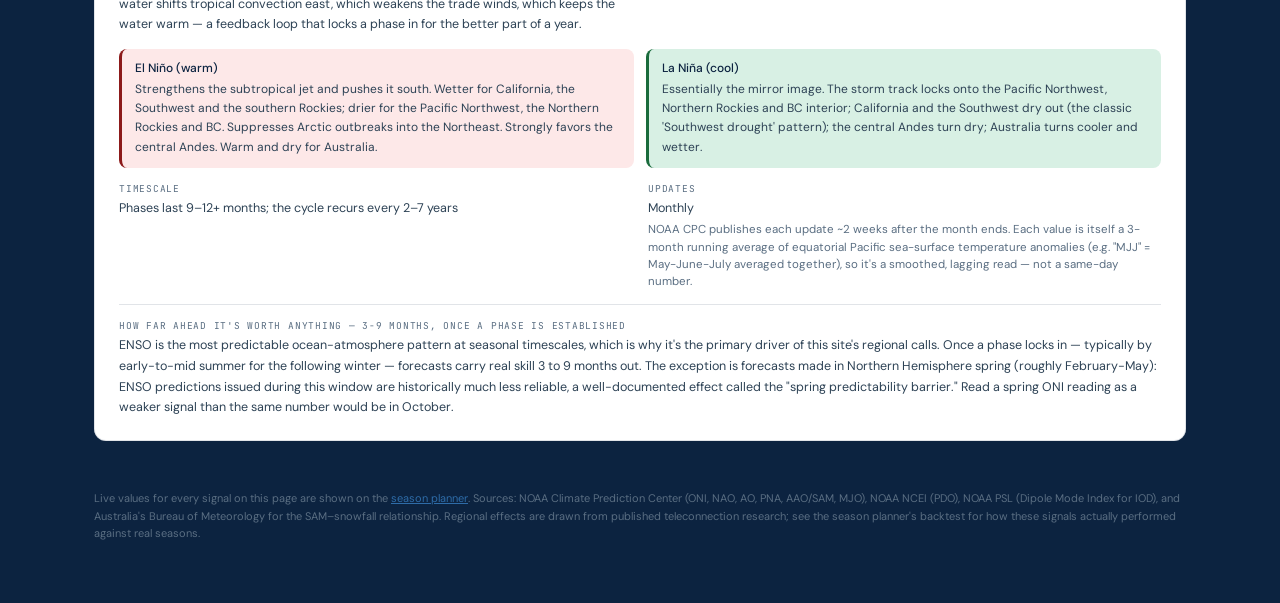
==== commit 64325697: "Add trip planner with cost estimates, and lift ticket prices on every resort Trip planner (plan.html" ====
--- a/oscillations.html
+++ b/oscillations.html
@@ -15,6 +15,7 @@
   <div class="hero-inner">
     <nav class="site-nav">
       <a href="index.html">Season planner</a>
+      <a href="plan.html">Plan a trip</a>
       <a href="oscillations.html" class="active">Climate signals</a>
     </nav>
     <p class="hero-kicker">Background</p>
--- a/css/style.css
+++ b/css/style.css
@@ -514,3 +514,69 @@
 
 .sig-line-more { font-size: 11px; color: var(--blue-mid); text-decoration: none; margin-left: 4px; }
 .sig-line-more:hover { text-decoration: underline; }
+
+/* LIFT TICKET PRICE */
+.lift-price {
+  font-family: 'JetBrains Mono', monospace; font-size: 10px; border-radius: 4px;
+  padding: 1px 6px; cursor: help; white-space: nowrap;
+}
+.lp-verified { background: var(--green-light); color: var(--green); }
+.lp-band { background: #EDF2F7; color: var(--muted); }
+
+/* TRIP PLANNER */
+.planner { background: #fff; border: 1px solid var(--border); border-radius: 12px; padding: 22px 24px; margin-bottom: 22px; }
+.planner-grid { display: grid; grid-template-columns: repeat(auto-fit, minmax(230px, 1fr)); gap: 18px; }
+.pf { display: flex; flex-direction: column; gap: 6px; }
+.pf-wide { grid-column: 1 / -1; }
+.pf > label {
+  font-family: 'JetBrains Mono', monospace; font-size: 10px; letter-spacing: 0.08em;
+  text-transform: uppercase; color: var(--muted);
+}
+.pf input[type=date], .pf input[type=number], .pf select {
+  font-family: 'DM Sans', sans-serif; font-size: 13px; color: var(--navy);
+  padding: 8px 11px; border: 1px solid var(--border); border-radius: 8px; background: #fff; width: 100%;
+}
+.pf-dates { display: flex; align-items: center; gap: 8px; }
+.pf-to { font-size: 11px; color: var(--muted); }
+.pf-hint { font-size: 10.5px; color: var(--muted); line-height: 1.45; }
+.pf-check { display: flex; align-items: center; gap: 6px; font-size: 12px; color: var(--text); text-transform: none; letter-spacing: normal; font-family: 'DM Sans', sans-serif; }
+.pf-regions { display: flex; flex-wrap: wrap; gap: 6px; margin-bottom: 4px; }
+.pf-chip {
+  display: flex; align-items: center; gap: 5px; font-size: 11.5px; color: var(--navy);
+  background: var(--snow); border: 1px solid var(--border); border-radius: 20px; padding: 4px 11px; cursor: pointer;
+}
+.pf-chip:hover { border-color: var(--blue-mid); }
+.planner-actions { display: flex; align-items: center; gap: 10px; flex-wrap: wrap; margin-top: 18px; padding-top: 16px; border-top: 1px solid var(--border); }
+.planner-actions button {
+  font-family: 'DM Sans', sans-serif; font-size: 13px; font-weight: 500;
+  padding: 9px 18px; border-radius: 8px; border: none; cursor: pointer;
+}
+#pf-go { background: var(--navy); color: #fff; }
+#pf-go:hover { background: var(--blue); }
+#pf-reset { background: #fff; color: var(--navy); border: 1px solid var(--border); }
+.pf-note { font-size: 11px; color: var(--muted); margin-left: auto; font-style: italic; }
+
+.trip-summary { font-size: 13px; color: var(--text); background: var(--ice); border-radius: 8px; padding: 11px 14px; margin-bottom: 14px; line-height: 1.6; }
+.trip-empty { font-size: 13px; color: var(--text); background: var(--gold-light); border: 1px solid var(--gold); border-radius: 8px; padding: 14px 16px; line-height: 1.6; }
+.trip-card { background: #fff; border: 1px solid var(--border); border-radius: 12px; padding: 15px 17px; margin-bottom: 10px; }
+.trip-head { display: flex; justify-content: space-between; align-items: flex-start; gap: 14px; flex-wrap: wrap; }
+.trip-name { display: flex; align-items: center; gap: 8px; font-size: 15px; font-weight: 500; }
+.trip-name a { color: var(--navy); text-decoration: none; }
+.trip-name a:hover { text-decoration: underline; }
+.trip-sub { font-size: 11px; color: var(--muted); margin-top: 4px; }
+.trip-warn { color: var(--amber); font-weight: 500; }
+.trip-cost { text-align: right; }
+.trip-cost-val { font-family: 'JetBrains Mono', monospace; font-size: 15px; font-weight: 500; color: var(--navy); }
+.trip-cost-lab { font-size: 10px; color: var(--muted); }
+.trip-why { font-size: 12px; color: #2D4255; line-height: 1.6; margin: 11px 0; padding-left: 9px; border-left: 2px solid var(--border); }
+.trip-why-lab {
+  display: inline-block; font-family: 'JetBrains Mono', monospace; font-size: 9.5px;
+  background: var(--ice); color: var(--blue); border-radius: 4px; padding: 1px 6px; margin-right: 6px;
+}
+.trip-breakdown { display: flex; gap: 16px; flex-wrap: wrap; font-size: 11.5px; color: var(--text); margin-bottom: 9px; }
+.tb-k { display: block; font-family: 'JetBrains Mono', monospace; font-size: 9.5px; color: var(--muted); text-transform: uppercase; letter-spacing: 0.05em; }
+.tb-covered { color: var(--green); font-weight: 500; }
+.trip-links { display: flex; gap: 14px; align-items: center; flex-wrap: wrap; font-size: 11px; }
+.trip-links a { color: var(--blue-mid); text-decoration: none; }
+.trip-links a:hover { text-decoration: underline; }
+.trip-pass { margin-left: auto; font-size: 10px; color: var(--muted); }
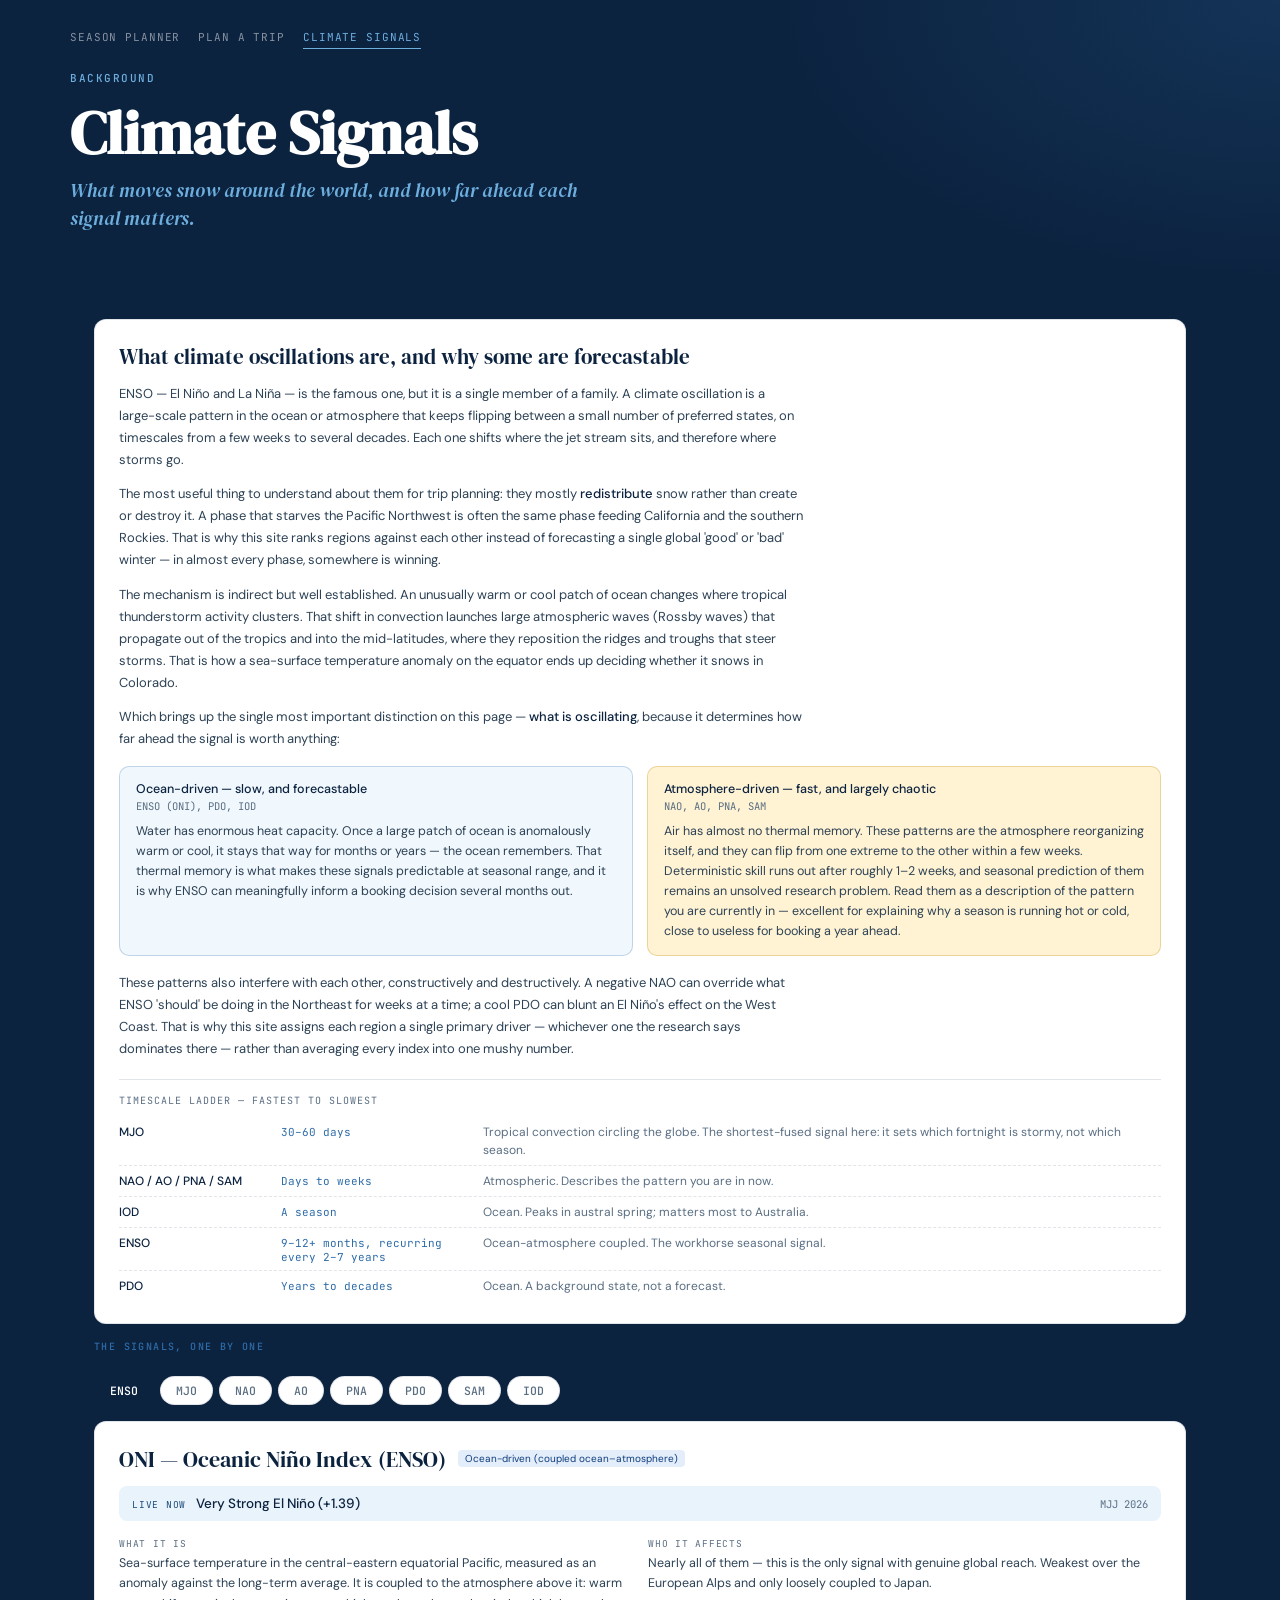
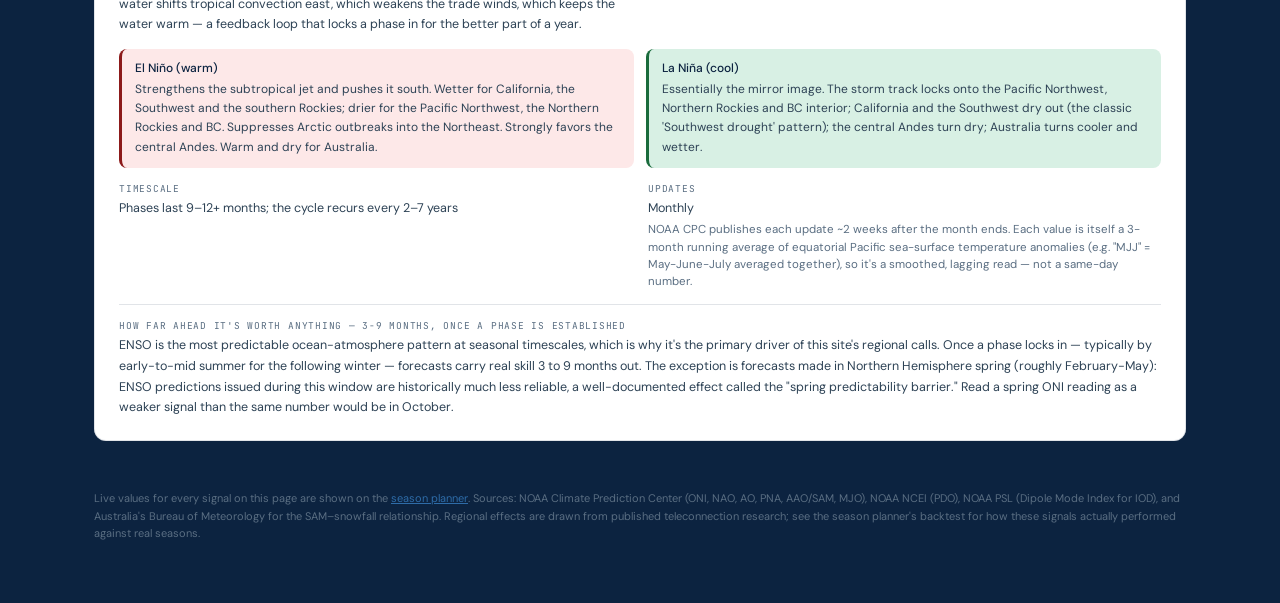
==== commit e62c6256: "Add a site icon and browser identity A mountain broadcasting a signal: two thick gold arcs off the s" ====
--- a/oscillations.html
+++ b/oscillations.html
@@ -7,6 +7,13 @@
 <meta name="description" content="What climate oscillations are, how they move snow around the world, and what each one means for skiing.">
 <link rel="preconnect" href="https://fonts.googleapis.com">
 <link href="https://fonts.googleapis.com/css2?family=DM+Serif+Display:ital@0;1&family=DM+Sans:opsz,wght@9..40,300;9..40,400;9..40,500&family=JetBrains+Mono:wght@400;500&display=swap" rel="stylesheet">
+<link rel="icon" href="icons/favicon.svg" type="image/svg+xml">
+<link rel="icon" href="icons/favicon.ico" sizes="48x48">
+<link rel="apple-touch-icon" href="icons/icon-180.png">
+<link rel="manifest" href="site.webmanifest">
+<meta name="theme-color" content="#0C2340">
+<meta name="application-name" content="SnowSignal">
+<meta name="apple-mobile-web-app-title" content="SnowSignal">
 <link rel="stylesheet" href="css/style.css">
 </head>
 <body>
--- a/css/style.css
+++ b/css/style.css
@@ -1,4 +1,10 @@
 *, *::before, *::after { box-sizing: border-box; margin: 0; padding: 0; }
+
+/* The user-agent's [hidden] rule loses to any author `display` declaration,
+   so elements the JS hides by setting .hidden (the scenario banner, the
+   per-axis "overriding" tags) stayed on screen anyway — which read as the
+   page being stuck in a scenario when it wasn't. Make hidden actually hide. */
+[hidden] { display: none !important; }
 
 :root {
   --navy: #0C2340;
@@ -524,29 +530,45 @@
 .lp-band { background: #EDF2F7; color: var(--muted); }
 
 /* TRIP PLANNER */
-.planner { background: #fff; border: 1px solid var(--border); border-radius: 12px; padding: 22px 24px; margin-bottom: 22px; }
-.planner-grid { display: grid; grid-template-columns: repeat(auto-fit, minmax(230px, 1fr)); gap: 18px; }
-.pf { display: flex; flex-direction: column; gap: 6px; }
+.planner { background: #fff; border: 1px solid var(--border); border-radius: 12px; padding: 20px 22px; margin-bottom: 22px; }
+.planner-grid { display: grid; grid-template-columns: repeat(auto-fit, minmax(210px, 1fr)); gap: 14px 18px; }
+/* Grid items must be allowed to shrink below their content's intrinsic
+   width, or a single wide cell (the paired date inputs) forces the whole
+   auto-fit grid down to one column. */
+.pf { display: flex; flex-direction: column; gap: 5px; min-width: 0; }
 .pf-wide { grid-column: 1 / -1; }
+/* Date inputs need real width or the placeholder clips to 'mm/dd/y'. */
+.pf-dates-cell { grid-column: 1 / -1; }
+.pf-dates input { flex: 0 1 190px; }
 .pf > label {
   font-family: 'JetBrains Mono', monospace; font-size: 10px; letter-spacing: 0.08em;
   text-transform: uppercase; color: var(--muted);
 }
 .pf input[type=date], .pf input[type=number], .pf select {
   font-family: 'DM Sans', sans-serif; font-size: 13px; color: var(--navy);
-  padding: 8px 11px; border: 1px solid var(--border); border-radius: 8px; background: #fff; width: 100%;
-}
-.pf-dates { display: flex; align-items: center; gap: 8px; }
-.pf-to { font-size: 11px; color: var(--muted); }
+  padding: 8px 10px; border: 1px solid var(--border); border-radius: 8px; background: #fff;
+  width: 100%; min-width: 0;
+}
+.pf-dates { display: flex; align-items: center; gap: 6px; min-width: 0; }
+.pf-dates input { flex: 1 1 0; min-width: 0; }
+.pf-to { font-size: 11px; color: var(--muted); flex-shrink: 0; }
 .pf-hint { font-size: 10.5px; color: var(--muted); line-height: 1.45; }
-.pf-check { display: flex; align-items: center; gap: 6px; font-size: 12px; color: var(--text); text-transform: none; letter-spacing: normal; font-family: 'DM Sans', sans-serif; }
-.pf-regions { display: flex; flex-wrap: wrap; gap: 6px; margin-bottom: 4px; }
+/* Beats `.pf > label` (0,1,1), which would otherwise force these
+   checkbox labels into shouty uppercase monospace. */
+.pf > label.pf-check {
+  display: flex; align-items: center; gap: 6px; margin-top: 2px;
+  font-family: 'DM Sans', sans-serif; font-size: 12px; font-weight: 400;
+  color: var(--text); text-transform: none; letter-spacing: normal;
+}
+.pf-check input { flex-shrink: 0; }
+.pf-regions { display: flex; flex-wrap: wrap; gap: 6px; }
 .pf-chip {
-  display: flex; align-items: center; gap: 5px; font-size: 11.5px; color: var(--navy);
-  background: var(--snow); border: 1px solid var(--border); border-radius: 20px; padding: 4px 11px; cursor: pointer;
+  display: inline-flex; align-items: center; gap: 5px; font-size: 11.5px; color: var(--navy);
+  background: var(--snow); border: 1px solid var(--border); border-radius: 20px;
+  padding: 4px 11px; cursor: pointer; white-space: nowrap;
 }
 .pf-chip:hover { border-color: var(--blue-mid); }
-.planner-actions { display: flex; align-items: center; gap: 10px; flex-wrap: wrap; margin-top: 18px; padding-top: 16px; border-top: 1px solid var(--border); }
+.planner-actions { display: flex; align-items: center; gap: 10px; flex-wrap: wrap; margin-top: 16px; padding-top: 14px; border-top: 1px solid var(--border); }
 .planner-actions button {
   font-family: 'DM Sans', sans-serif; font-size: 13px; font-weight: 500;
   padding: 9px 18px; border-radius: 8px; border: none; cursor: pointer;
@@ -554,29 +576,127 @@
 #pf-go { background: var(--navy); color: #fff; }
 #pf-go:hover { background: var(--blue); }
 #pf-reset { background: #fff; color: var(--navy); border: 1px solid var(--border); }
-.pf-note { font-size: 11px; color: var(--muted); margin-left: auto; font-style: italic; }
+.pf-note { font-size: 11px; color: var(--muted); font-style: italic; flex: 1 1 220px; text-align: right; }
 
 .trip-summary { font-size: 13px; color: var(--text); background: var(--ice); border-radius: 8px; padding: 11px 14px; margin-bottom: 14px; line-height: 1.6; }
 .trip-empty { font-size: 13px; color: var(--text); background: var(--gold-light); border: 1px solid var(--gold); border-radius: 8px; padding: 14px 16px; line-height: 1.6; }
 .trip-card { background: #fff; border: 1px solid var(--border); border-radius: 12px; padding: 15px 17px; margin-bottom: 10px; }
 .trip-head { display: flex; justify-content: space-between; align-items: flex-start; gap: 14px; flex-wrap: wrap; }
-.trip-name { display: flex; align-items: center; gap: 8px; font-size: 15px; font-weight: 500; }
+.trip-head > div:first-child { min-width: 0; flex: 1 1 260px; }
+.trip-name { display: flex; align-items: center; gap: 8px; font-size: 15px; font-weight: 500; flex-wrap: wrap; }
 .trip-name a { color: var(--navy); text-decoration: none; }
 .trip-name a:hover { text-decoration: underline; }
-.trip-sub { font-size: 11px; color: var(--muted); margin-top: 4px; }
+.trip-sub { font-size: 11px; color: var(--muted); margin-top: 4px; line-height: 1.5; }
 .trip-warn { color: var(--amber); font-weight: 500; }
-.trip-cost { text-align: right; }
-.trip-cost-val { font-family: 'JetBrains Mono', monospace; font-size: 15px; font-weight: 500; color: var(--navy); }
+.trip-cost { text-align: right; flex-shrink: 0; }
+.trip-cost-val { font-family: 'JetBrains Mono', monospace; font-size: 15px; font-weight: 500; color: var(--navy); white-space: nowrap; }
 .trip-cost-lab { font-size: 10px; color: var(--muted); }
 .trip-why { font-size: 12px; color: #2D4255; line-height: 1.6; margin: 11px 0; padding-left: 9px; border-left: 2px solid var(--border); }
 .trip-why-lab {
   display: inline-block; font-family: 'JetBrains Mono', monospace; font-size: 9.5px;
   background: var(--ice); color: var(--blue); border-radius: 4px; padding: 1px 6px; margin-right: 6px;
 }
-.trip-breakdown { display: flex; gap: 16px; flex-wrap: wrap; font-size: 11.5px; color: var(--text); margin-bottom: 9px; }
-.tb-k { display: block; font-family: 'JetBrains Mono', monospace; font-size: 9.5px; color: var(--muted); text-transform: uppercase; letter-spacing: 0.05em; }
+/* Four cost lines should sit on one row wherever there is room; below
+   that they fall to two-by-two rather than an awkward 3+1. */
+.trip-breakdown {
+  display: grid; grid-template-columns: repeat(4, 1fr);
+  gap: 10px; font-size: 11.5px; color: var(--text); margin-bottom: 10px;
+  background: var(--snow); border-radius: 8px; padding: 9px 12px;
+}
+@media (max-width: 620px) { .trip-breakdown { grid-template-columns: repeat(2, 1fr); } }
+.tb-k { display: block; font-family: 'JetBrains Mono', monospace; font-size: 9.5px; color: var(--muted); text-transform: uppercase; letter-spacing: 0.05em; margin-bottom: 1px; }
 .tb-covered { color: var(--green); font-weight: 500; }
 .trip-links { display: flex; gap: 14px; align-items: center; flex-wrap: wrap; font-size: 11px; }
 .trip-links a { color: var(--blue-mid); text-decoration: none; }
 .trip-links a:hover { text-decoration: underline; }
 .trip-pass { margin-left: auto; font-size: 10px; color: var(--muted); }
+
+@media (max-width: 560px) {
+  .planner { padding: 16px; }
+  .trip-cost { text-align: left; }
+  .trip-pass { margin-left: 0; }
+}
+
+/* Pass badges sit inline with the resort name */
+.resort-name-wrap { display: flex; align-items: baseline; gap: 7px; flex-wrap: wrap; min-width: 0; }
+.resort-name-wrap .pass-badge { cursor: help; }
+.pass-confidence { font-size: 9px; color: var(--muted); cursor: help; border-bottom: 1px dotted var(--muted); }
+.resort-top { align-items: flex-start; }
+
+/* Country flag sits with the resort name as an identity marker; the tooltip
+   carries the full place name (state or province included where it helps). */
+.resort-flag { font-size: 13px; line-height: 1; cursor: help; flex-shrink: 0; }
+.trip-name .resort-flag { font-size: 15px; }
+
+/* Après character. Party and upscale are independent, so a resort can carry
+   both labels — the tooltip explains the scene in full. */
+.apres-chip {
+  font-size: 9.5px; font-weight: 500; letter-spacing: 0.02em; white-space: nowrap;
+  padding: 2px 7px; border-radius: 4px; cursor: help;
+  background: #F4EDE4; color: #7A5326;
+}
+.trip-apres { font-size: 12px; color: #2D4255; line-height: 1.6; margin: 11px 0; padding-left: 9px; border-left: 2px solid var(--border); }
+.apres-chip.ac-quiet { background: var(--snow); color: var(--muted); border: 1px solid var(--border); }
+
+/* Our own tooltip, replacing the browser's `title` popup — see js/tooltip.js.
+   pre-line keeps the line breaks the longer explanations rely on. */
+.tip-pop {
+  position: fixed; z-index: 200; max-width: 340px;
+  background: var(--navy); color: #E9F1FA;
+  border: 1px solid rgba(255,255,255,0.10); border-radius: 9px;
+  padding: 10px 13px; font-size: 12px; line-height: 1.55;
+  white-space: pre-line; pointer-events: none;
+  box-shadow: 0 10px 30px rgba(6,20,40,0.34);
+  opacity: 0; transition: opacity 0.09s ease;
+}
+.tip-pop.on { opacity: 1; }
+@media (max-width: 480px) { .tip-pop { max-width: calc(100vw - 24px); } }
+
+/* Independent metric chips. Snow uses fixed bands so mb-1..mb-6 mean the same
+   snowfall everywhere; cost and travel reuse the same ramp because for those,
+   too, green is simply better for the reader. */
+.metric-row { display: flex; gap: 6px; flex-wrap: wrap; align-items: center; margin: 7px 0 2px; }
+.metric {
+  display: inline-flex; align-items: baseline; gap: 5px; cursor: help;
+  border-radius: 6px; padding: 3px 8px; font-size: 11px; line-height: 1.3;
+  border: 1px solid transparent;
+}
+.metric .mk { font-size: 9px; text-transform: uppercase; letter-spacing: 0.05em; opacity: 0.75; }
+.metric .mv { font-family: 'JetBrains Mono', monospace; font-weight: 500; }
+.metric .ms { font-size: 10px; opacity: 0.8; }
+
+.mb-1 { background: #D6F0DF; color: #14532D; border-color: #A9DcBD; }
+.mb-2 { background: #E2F3D9; color: #24601F; border-color: #BFE0AF; }
+.mb-3 { background: #EFF4D5; color: #4A5A16; border-color: #D9E3A8; }
+.mb-4 { background: #FDF0D2; color: #7A5310; border-color: #F0DBA4; }
+.mb-5 { background: #FBE3D2; color: #8A4218; border-color: #EFC7A8; }
+.mb-6 { background: #FAD9D9; color: #8C1A1A; border-color: #EFB4B4; }
+.mb-none { background: #EDF2F7; color: var(--muted); border-color: #DDE5EC; }
+
+/* Après is a taste, not a quality, so it gets its own hue rather than the
+   green-to-red ramp — a quiet resort is not a worse resort. */
+.mb-p0 { background: #F1F4F7; color: #5B6B7B; border-color: #E0E7ED; }
+.mb-p1 { background: #EDE9F6; color: #4C3D82; border-color: #DCD4EE; }
+.mb-p2 { background: #E4DCF6; color: #43308C; border-color: #CDBFEC; }
+.mb-p3 { background: #D9CCF5; color: #3A2494; border-color: #BFA9EA; }
+
+/* "What matters to you" selector */
+.pref-bar { display: flex; gap: 8px; flex-wrap: wrap; align-items: center; margin: 0 0 14px; }
+.pref-lab { font-size: 10px; text-transform: uppercase; letter-spacing: 0.06em; color: var(--muted); font-family: 'JetBrains Mono', monospace; }
+.pref-chip {
+  font-size: 11.5px; padding: 5px 12px; border-radius: 999px; cursor: pointer;
+  border: 1px solid var(--border); background: #fff; color: var(--text);
+}
+.pref-chip:hover { border-color: var(--blue-mid); }
+.pref-chip.on { background: var(--navy); color: #fff; border-color: var(--navy); }
+.pref-chip.locked { background: var(--ice); color: var(--blue); border-color: #BFD9F0; cursor: help; }
+.oni-strong { font-weight: 600; color: var(--gold); }
+.oni-obs { opacity: 0.72; }
+/* Marks a call that is a two-week atmospheric pattern rather than a seasonal
+   outlook, so the two are never read as the same kind of claim. */
+.horizon-note { font-size: 11.5px; line-height: 1.6; color: #5B4A2A; background: var(--gold-light);
+  border: 1px solid #F0DBA4; border-radius: 8px; padding: 9px 12px; margin: 10px 0; }
+.horizon-tag { display: inline-block; font-family: 'JetBrains Mono', monospace; font-size: 9px;
+  text-transform: uppercase; letter-spacing: 0.05em; background: var(--gold); color: #fff;
+  border-radius: 4px; padding: 2px 7px; margin-right: 7px; }
+.horizon-detail { display: block; margin-top: 5px; cursor: help; border-bottom: 1px dotted #B08A3A; }
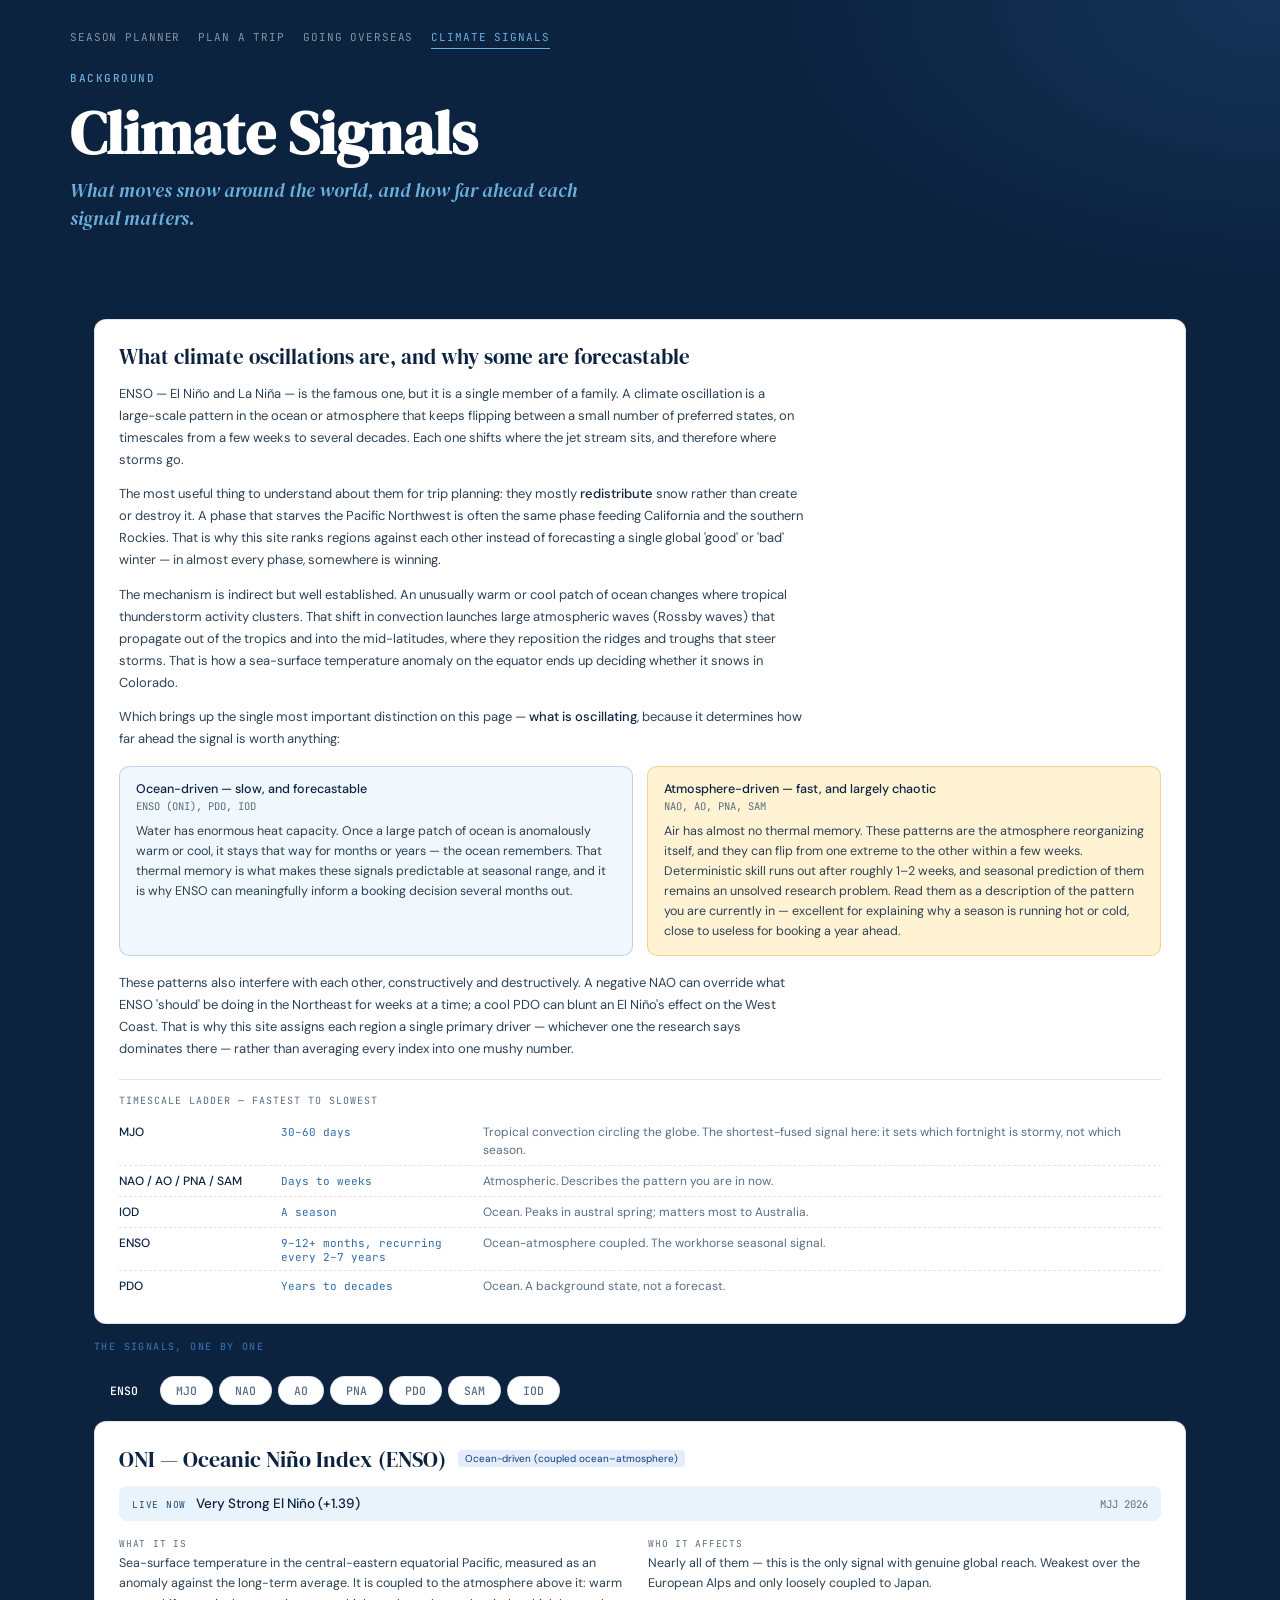
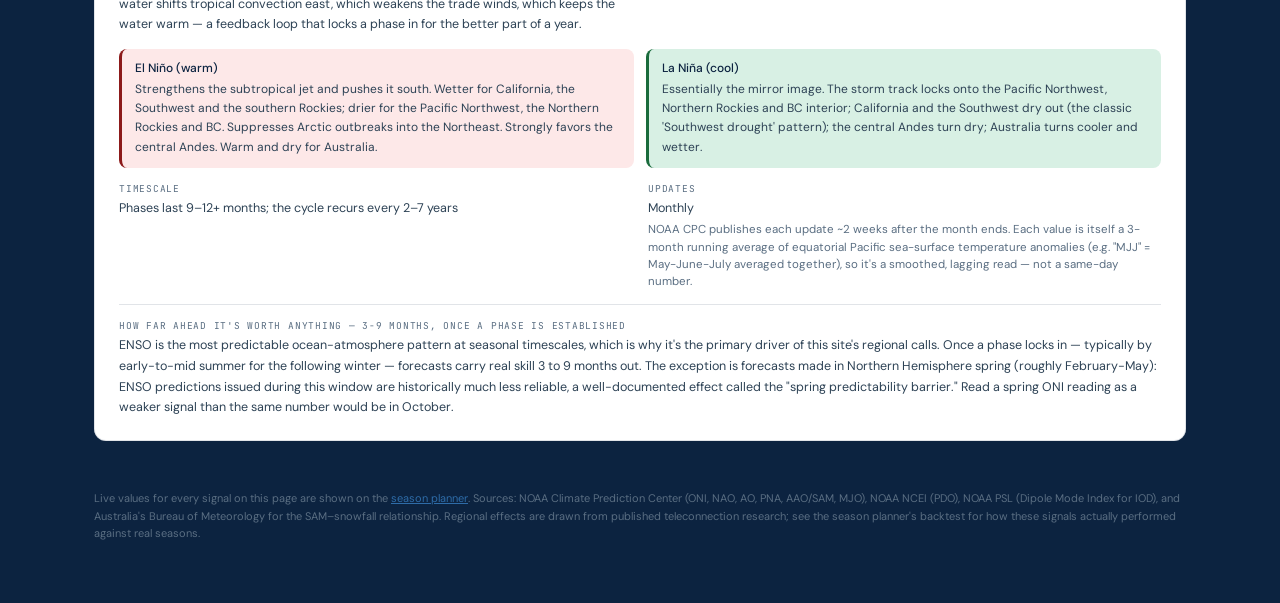
==== commit af35cc42: "Add the overseas value page, and version the stylesheet The case that a week in the Alps undercuts a" ====
--- a/oscillations.html
+++ b/oscillations.html
@@ -14,7 +14,7 @@
 <meta name="theme-color" content="#0C2340">
 <meta name="application-name" content="SnowSignal">
 <meta name="apple-mobile-web-app-title" content="SnowSignal">
-<link rel="stylesheet" href="css/style.css">
+<link rel="stylesheet" href="css/style.css?v=03147c33">
 </head>
 <body>
 
@@ -23,6 +23,7 @@
     <nav class="site-nav">
       <a href="index.html">Season planner</a>
       <a href="plan.html">Plan a trip</a>
+      <a href="overseas.html">Going overseas</a>
       <a href="oscillations.html" class="active">Climate signals</a>
     </nav>
     <p class="hero-kicker">Background</p>
--- a/css/style.css
+++ b/css/style.css
@@ -700,3 +700,38 @@
   text-transform: uppercase; letter-spacing: 0.05em; background: var(--gold); color: #fff;
   border-radius: 4px; padding: 2px 7px; margin-right: 7px; }
 .horizon-detail { display: block; margin-top: 5px; cursor: help; border-bottom: 1px dotted #B08A3A; }
+
+/* Overseas cost comparison */
+.lede { font-size: 15px; line-height: 1.7; color: var(--text); margin: 0 0 22px; }
+.doc-block { background: #fff; border: 1px solid var(--border); border-radius: 12px; padding: 22px 24px; margin-bottom: 22px; }
+.doc-block h2 { font-family: 'DM Serif Display', serif; font-size: 21px; color: var(--navy); margin-bottom: 6px; font-weight: 400; }
+.doc-block h3 { font-size: 14px; color: var(--navy); margin-bottom: 3px; }
+.doc-block p { font-size: 13.5px; line-height: 1.7; color: var(--text); margin-bottom: 11px; }
+.doc-sub { color: var(--muted) !important; font-size: 12px !important; margin-bottom: 14px !important; }
+.doc-note { font-size: 12px !important; color: var(--muted) !important; line-height: 1.65 !important; }
+.doc-list { margin: 0; padding-left: 18px; }
+.doc-list li { font-size: 13.5px; line-height: 1.7; color: var(--text); margin-bottom: 8px; }
+
+.cmp-scroll { overflow-x: auto; margin: 0 -4px 12px; }
+table.cmp { width: 100%; border-collapse: collapse; font-size: 12.5px; min-width: 560px; }
+table.cmp th { text-align: right; font-family: 'JetBrains Mono', monospace; font-size: 9.5px;
+  text-transform: uppercase; letter-spacing: 0.05em; color: var(--muted); font-weight: 500;
+  padding: 0 10px 7px; border-bottom: 1px solid var(--border); }
+table.cmp th:first-child { text-align: left; }
+table.cmp td { text-align: right; padding: 9px 10px; border-bottom: 1px solid #EEF2F6;
+  font-family: 'JetBrains Mono', monospace; }
+table.cmp td.cmp-name { text-align: left; font-family: 'DM Sans', sans-serif; font-weight: 500; color: var(--navy); }
+.cmp-country { display: block; font-size: 10px; color: var(--muted); font-weight: 400; }
+.cmp-lift { color: #8C1A1A; }
+.cmp-eu .cmp-lift { color: var(--green); }
+.cmp-total { font-weight: 500; color: var(--navy); }
+.cmp-us { background: #FDF6F6; }
+.cmp-eu { background: #F4FAF6; }
+
+.board-grid { display: grid; grid-template-columns: repeat(auto-fit, minmax(230px, 1fr)); gap: 14px; margin: 16px 0; }
+.board-card { background: var(--snow); border: 1px solid var(--border); border-radius: 10px; padding: 15px 16px; min-width: 0; }
+.board-tag { font-family: 'JetBrains Mono', monospace; font-size: 9.5px; text-transform: uppercase;
+  letter-spacing: 0.05em; color: var(--blue); background: var(--ice); border-radius: 4px;
+  padding: 2px 7px; display: inline-block; margin-bottom: 9px !important; }
+.board-cost { font-size: 12.5px !important; color: var(--navy) !important; font-weight: 500; }
+.board-why { font-size: 12.5px !important; color: #2D4255 !important; }
